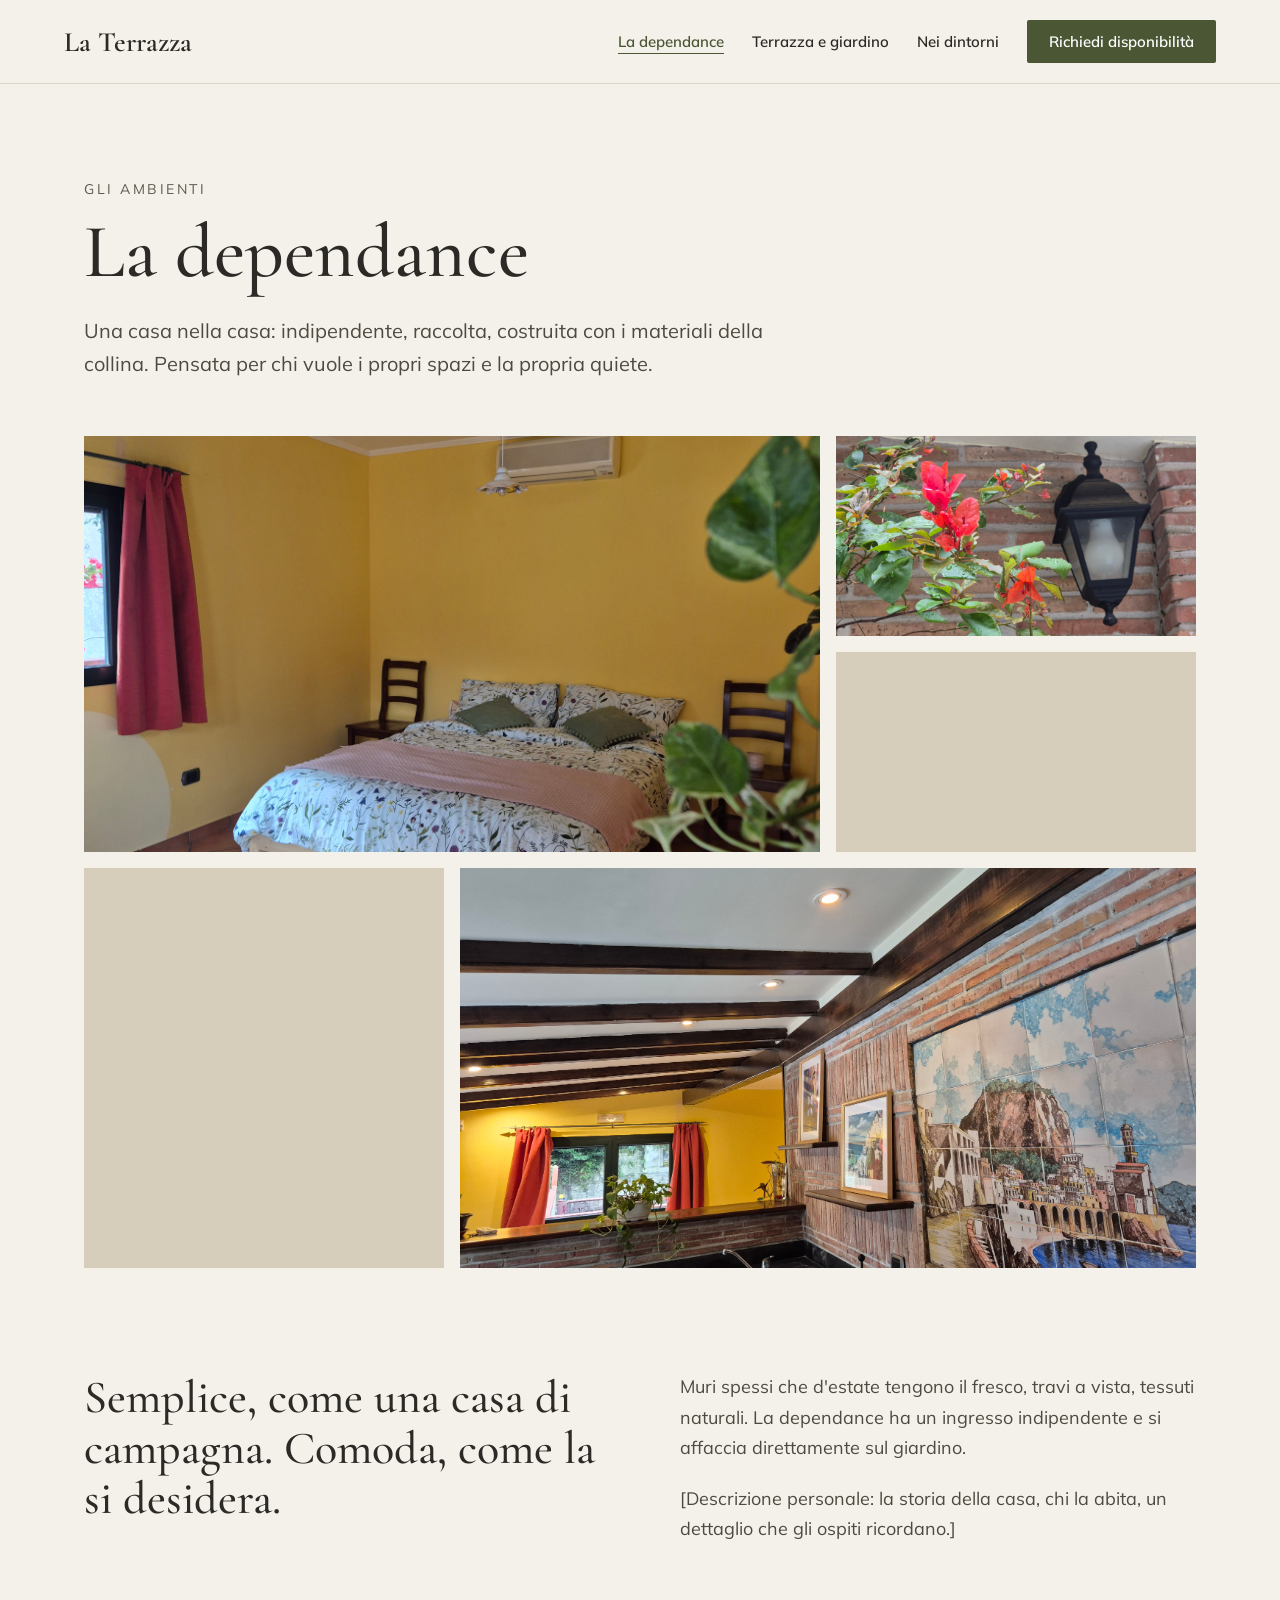
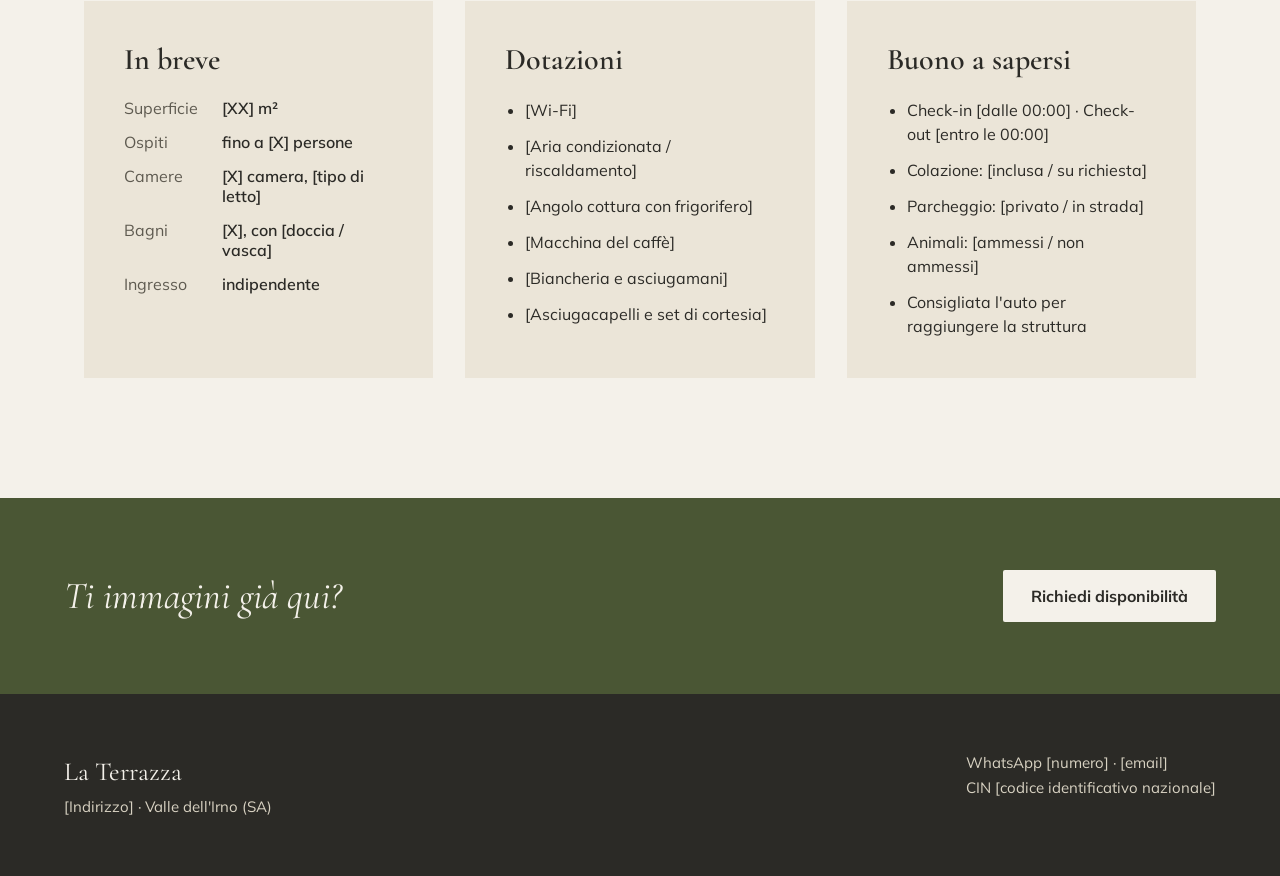
==== dependance.html @ 40154986 "Add files via upload" ====
<!doctype html>
<html lang="it">
  <head>
    <meta charset="utf-8" />
    <meta name="viewport" content="width=device-width, initial-scale=1" />
    <title>La Terrazza – La dependance</title>
    <meta
      name="description"
      content="La dependance: ambienti, dotazioni e caratteristiche del B&B La Terrazza."
    />
    <link rel="preconnect" href="https://fonts.googleapis.com" />
    <link
      href="https://fonts.googleapis.com/css2?family=Cormorant+Garamond:ital,wght@0,500;0,600;1,500&family=Mulish:wght@400;600;700&display=swap"
      rel="stylesheet"
    />
    <style>
      body {
        margin: 0;
        background: #f4f1ea;
      }
      a {
        color: #4a5634;
      }
      a:hover {
        color: #2f3820;
      }
    </style>
    <style>
      /* Galleria: 3 colonne.
         Righe 1-2 (200px ciascuna): foto grande su 2 colonne + 2 foto piccole a destra.
         Riga 3 (400px): quercia + foto larga, più alta per mostrarla intera. */
      .galleria {
        display: grid;
        grid-template-columns: repeat(3, minmax(0, 1fr));
        grid-template-rows: 200px 200px 400px;
        gap: 16px;
      }
      .galleria .g-grande { grid-column: span 2; grid-row: span 2; }
      .galleria .g-larga { grid-column: span 2; }
      /* Tablet: 2 colonne */
      @media (max-width: 1000px) {
        .galleria { grid-template-columns: repeat(2, minmax(0, 1fr)); grid-template-rows: 180px 180px 220px 340px; }
        .galleria .g-larga { grid-column: span 1; }
      }
      /* Smartphone: una colonna */
      @media (max-width: 600px) {
        .galleria { grid-template-columns: minmax(0, 1fr); grid-template-rows: none; grid-auto-rows: 240px; }
        .galleria .g-grande { grid-column: span 1; grid-row: span 1; height: 300px; }
        .galleria .g-larga { grid-column: span 1; height: 300px; }
      }
    </style>
    <link rel="stylesheet" href="style.css" />
    <script src="menu.js" defer></script>
  </head>
  <body>
    <div
      style="
        font-family: &quot;Mulish&quot;, sans-serif;
        color: #2b2a26;
        background: #f4f1ea;
        min-height: 100vh;
      "
    >
      <header
        class="site-header"
        style="
          display: flex;
          flex-wrap: wrap;
          align-items: center;
          justify-content: space-between;
          gap: 16px 32px;
          padding: 20px 5%;
          border-bottom: 1px solid #ddd6c8;
          background: #f4f1ea;
        "
      >
        <a
          href="index.html"
          style="
            font-family: &quot;Cormorant Garamond&quot;, serif;
            font-size: 28px;
            font-weight: 600;
            color: #2b2a26;
            text-decoration: none;
          "
          >La Terrazza</a
        >
        <button
          type="button"
          class="menu-toggle"
          aria-expanded="false"
          aria-controls="menu-principale"
          aria-label="Apri il menu"
        >
          <svg
            class="icon-burger"
            aria-hidden="true"
            width="24"
            height="24"
            viewBox="0 0 24 24"
            fill="none"
            stroke="currentColor"
            stroke-width="1.8"
            stroke-linecap="round"
          >
            <path d="M4 7h16M4 12h16M4 17h16"></path>
          </svg>
          <svg
            class="icon-close"
            aria-hidden="true"
            width="24"
            height="24"
            viewBox="0 0 24 24"
            fill="none"
            stroke="currentColor"
            stroke-width="1.8"
            stroke-linecap="round"
          >
            <path d="M6 6l12 12M18 6L6 18"></path>
          </svg>
        </button>
        <nav
          id="menu-principale"
          class="site-nav"
          aria-label="Principale"
          style="
            display: flex;
            flex-wrap: wrap;
            align-items: center;
            gap: 8px 28px;
            font-size: 15px;
            font-weight: 600;
          "
        >
          <a
            href="dependance.html"
            aria-current="page"
            style="
              color: #4a5634;
              text-decoration: underline;
              text-underline-offset: 6px;
              padding: 12px 0;
            "
            >La dependance</a
          >
          <a
            href="terrazza.html"
            style="color: #2b2a26; text-decoration: none; padding: 12px 0"
            >Terrazza e giardino</a
          >
          <a
            href="dintorni.html"
            style="color: #2b2a26; text-decoration: none; padding: 12px 0"
            >Nei dintorni</a
          >
          <a
            href="contatti.html"
            style="
              color: #ffffff;
              background: #4a5634;
              text-decoration: none;
              padding: 12px 22px;
              border-radius: 2px;
            "
            >Richiedi disponibilità</a
          >
        </nav>
      </header>

      <section
        style="
          max-width: 1240px;
          margin: 0 auto;
          padding: 96px 5% 56px;
          box-sizing: border-box;
        "
      >
        <p
          style="
            margin: 0 0 16px;
            font-size: 14px;
            letter-spacing: 0.18em;
            text-transform: uppercase;
            color: #5e5a50;
          "
        >
          Gli ambienti
        </p>
        <h1
          style="
            margin: 0;
            max-width: 820px;
            font-family: &quot;Cormorant Garamond&quot;, serif;
            font-weight: 500;
            font-size: 76px;
            line-height: 1;
          "
        >
          La dependance
        </h1>
        <p
          style="
            margin: 24px 0 0;
            max-width: 680px;
            font-size: 20px;
            line-height: 1.65;
            color: #4e4a41;
          "
        >
          Una casa nella casa: indipendente, raccolta, costruita con i materiali
          della collina. Pensata per chi vuole i propri spazi e la propria
          quiete.
        </p>
      </section>

      <section
        class="galleria"
        aria-label="Galleria fotografica"
        style="max-width: 1240px; margin: 0 auto; padding: 0 5%; box-sizing: border-box"
      >
        <div
          class="g-grande"
          role="img"
          aria-label="La dependance"
          style="
            background: #d6cdbb url(&quot;img/dependance/dep1.jpg&quot;) center /
              cover no-repeat;
          "
        ></div>
        <div
          class="g-piccola"
        role="img"
          aria-label="Tavola apparecchiata per la colazione (foto temporanea)"
          style="
            background: #d6cdbb
              url('img/dependance/dep3.jpg')
              center / cover no-repeat;
            display: flex;
            align-items: flex-end;
            padding: 16px;
            box-sizing: border-box;
            font-size: 12px;
            letter-spacing: 0.12em;
            text-transform: uppercase;
            color: #3f3b33;
          "
        >
        </div>
        <div
          class="g-piccola"
        role="img"
          aria-label="Stanza rustica luminosa (foto temporanea)"
          style="
            background: #d6cdbb
              url('img/terrazza/gard6.jpg')
              center 80% / cover no-repeat;
            display: flex;
            align-items: flex-end;
            padding: 16px;
            box-sizing: border-box;
            font-size: 12px;
            letter-spacing: 0.12em;
            text-transform: uppercase;
            color: #3f3b33;
          "
        >
        </div>
        <div
          class="g-piccola"
          role="img"
          aria-label="Tronco e rami di una quercia"
          style="
            background: #d6cdbb
              url('img/terrazza/gard1.jpg')
              center / cover no-repeat;
            display: flex;
            align-items: flex-end;
            padding: 16px;
            box-sizing: border-box;
            font-size: 12px;
            letter-spacing: 0.12em;
            text-transform: uppercase;
            color: #3f3b33;
          "
          >
        </div>
        <div
          class="g-larga"
          role="img"
          aria-label="Grande albero in un campo "
          style="
            background: #d6cdbb
              url('img/dependance/dep2.jpg')
              center / cover no-repeat;
            display: flex;
            align-items: flex-end;
            padding: 16px;
            box-sizing: border-box;
            font-size: 12px;
            letter-spacing: 0.12em;
            text-transform: uppercase;
            color: #3f3b33;
          "
        >
        </div>
      </section>

      <section
        style="
          max-width: 1240px;
          margin: 0 auto;
          padding: 104px 5% 56px;
          box-sizing: border-box;
          display: grid;
          grid-template-columns: repeat(auto-fit, minmax(320px, 1fr));
          gap: 48px 80px;
        "
      >
        <h2
          style="
            margin: 0;
            font-family: &quot;Cormorant Garamond&quot;, serif;
            font-weight: 500;
            font-size: 46px;
            line-height: 1.1;
          "
        >
          Semplice, come una casa di campagna. Comoda, come la si desidera.
        </h2>
        <div style="font-size: 18px; line-height: 1.7; color: #4e4a41">
          <p style="margin: 0 0 20px">
            Muri spessi che d'estate tengono il fresco, travi a vista, tessuti
            naturali. La dependance ha un ingresso indipendente e si affaccia
            direttamente sul giardino.
          </p>
          <p style="margin: 0">
            [Descrizione personale: la storia della casa, chi la abita, un
            dettaglio che gli ospiti ricordano.]
          </p>
        </div>
      </section>

      <section
        style="
          max-width: 1240px;
          margin: 0 auto;
          padding: 0 5% 120px;
          box-sizing: border-box;
          display: grid;
          grid-template-columns: repeat(auto-fit, minmax(300px, 1fr));
          gap: 32px;
        "
      >
        <div
          style="
            background: #ebe5d8;
            padding: 40px;
            display: flex;
            flex-direction: column;
            gap: 20px;
          "
        >
          <h3
            style="
              margin: 0;
              font-family: &quot;Cormorant Garamond&quot;, serif;
              font-weight: 600;
              font-size: 30px;
            "
          >
            In breve
          </h3>
          <dl
            style="
              margin: 0;
              display: grid;
              grid-template-columns: auto 1fr;
              gap: 14px 24px;
              font-size: 16px;
            "
          >
            <dt style="color: #5e5a50">Superficie</dt>
            <dd style="margin: 0; font-weight: 600">[XX] m²</dd>
            <dt style="color: #5e5a50">Ospiti</dt>
            <dd style="margin: 0; font-weight: 600">fino a [X] persone</dd>
            <dt style="color: #5e5a50">Camere</dt>
            <dd style="margin: 0; font-weight: 600">
              [X] camera, [tipo di letto]
            </dd>
            <dt style="color: #5e5a50">Bagni</dt>
            <dd style="margin: 0; font-weight: 600">
              [X], con [doccia / vasca]
            </dd>
            <dt style="color: #5e5a50">Ingresso</dt>
            <dd style="margin: 0; font-weight: 600">indipendente</dd>
          </dl>
        </div>
        <div
          style="
            background: #ebe5d8;
            padding: 40px;
            display: flex;
            flex-direction: column;
            gap: 20px;
          "
        >
          <h3
            style="
              margin: 0;
              font-family: &quot;Cormorant Garamond&quot;, serif;
              font-weight: 600;
              font-size: 30px;
            "
          >
            Dotazioni
          </h3>
          <ul
            style="
              margin: 0;
              padding: 0 0 0 20px;
              display: grid;
              gap: 12px;
              font-size: 16px;
              line-height: 1.5;
            "
          >
            <li>[Wi-Fi]</li>
            <li>[Aria condizionata / riscaldamento]</li>
            <li>[Angolo cottura con frigorifero]</li>
            <li>[Macchina del caffè]</li>
            <li>[Biancheria e asciugamani]</li>
            <li>[Asciugacapelli e set di cortesia]</li>
          </ul>
        </div>
        <div
          style="
            background: #ebe5d8;
            padding: 40px;
            display: flex;
            flex-direction: column;
            gap: 20px;
          "
        >
          <h3
            style="
              margin: 0;
              font-family: &quot;Cormorant Garamond&quot;, serif;
              font-weight: 600;
              font-size: 30px;
            "
          >
            Buono a sapersi
          </h3>
          <ul
            style="
              margin: 0;
              padding: 0 0 0 20px;
              display: grid;
              gap: 12px;
              font-size: 16px;
              line-height: 1.5;
            "
          >
            <li>Check-in [dalle 00:00] · Check-out [entro le 00:00]</li>
            <li>Colazione: [inclusa / su richiesta]</li>
            <li>Parcheggio: [privato / in strada]</li>
            <li>Animali: [ammessi / non ammessi]</li>
            <li>Consigliata l'auto per raggiungere la struttura</li>
          </ul>
        </div>
      </section>

      <section
        style="
          background: #4a5634;
          color: #f4f1ea;
          padding: 72px 5%;
          display: flex;
          flex-wrap: wrap;
          align-items: center;
          justify-content: space-between;
          gap: 24px;
        "
      >
        <p
          style="
            margin: 0;
            font-family: &quot;Cormorant Garamond&quot;, serif;
            font-size: 38px;
            font-style: italic;
          "
        >
          Ti immagini già qui?
        </p>
        <a
          href="contatti.html"
          style="
            background: #f4f1ea;
            color: #2b2a26;
            text-decoration: none;
            font-weight: 700;
            font-size: 16px;
            padding: 16px 28px;
            border-radius: 2px;
          "
          >Richiedi disponibilità</a
        >
      </section>

      <footer
        style="
          background: #2b2a26;
          color: #d8d2c2;
          padding: 56px 5%;
          display: flex;
          flex-wrap: wrap;
          justify-content: space-between;
          gap: 24px 48px;
          font-size: 15px;
          line-height: 1.7;
        "
      >
        <div>
          <div
            style="
              font-family: &quot;Cormorant Garamond&quot;, serif;
              font-size: 26px;
              color: #f4f1ea;
            "
          >
            La Terrazza
          </div>
          <div>[Indirizzo] · Valle dell'Irno (SA)</div>
        </div>
        <div>
          <div>WhatsApp [numero] · [email]</div>
          <div>CIN [codice identificativo nazionale]</div>
        </div>
      </footer>
    </div>
  </body>
</html>
---- style.css ----
/* Piccoli aggiustamenti per schermi stretti */
*,*::before,*::after{box-sizing:border-box}
img{max-width:100%;display:block}
@media (max-width: 760px){
  h1{font-size:52px !important;line-height:1.05 !important}
  h2{font-size:34px !important}
  section[aria-label] > div[style*="span 2"]{grid-column:auto !important}
  [style*="height: 720px"]{height:auto !important;min-height:600px;padding-top:120px}
  form, form + div{padding:0}
}

/* Menu a burger su smartphone */
.menu-toggle{display:none}
.menu-toggle .icon-close{display:none}
@media (max-width: 760px){
  .site-header{position:sticky;top:0;z-index:50;padding-top:12px !important;padding-bottom:12px !important}
  .menu-toggle{display:inline-flex;align-items:center;justify-content:center;width:48px;height:48px;padding:0;
    background:transparent;border:1px solid #C9C3B3;border-radius:2px;color:#2B2A26;cursor:pointer}
  .menu-toggle:focus-visible{outline:2px solid #4A5634;outline-offset:2px}
  .site-header.open .menu-toggle .icon-burger{display:none}
  .site-header.open .menu-toggle .icon-close{display:block}
  .site-nav{display:none !important;width:100%;flex-direction:column !important;align-items:stretch !important;
    gap:0 !important;padding:4px 0 16px;border-top:1px solid #DDD6C8}
  .site-header.open .site-nav{display:flex !important}
  .site-nav a{padding:16px 4px !important;font-size:18px !important;border-bottom:1px solid #E6E0D3}
  .site-nav a:last-child{margin-top:16px;text-align:center;border-bottom:0;padding:16px 22px !important}
}
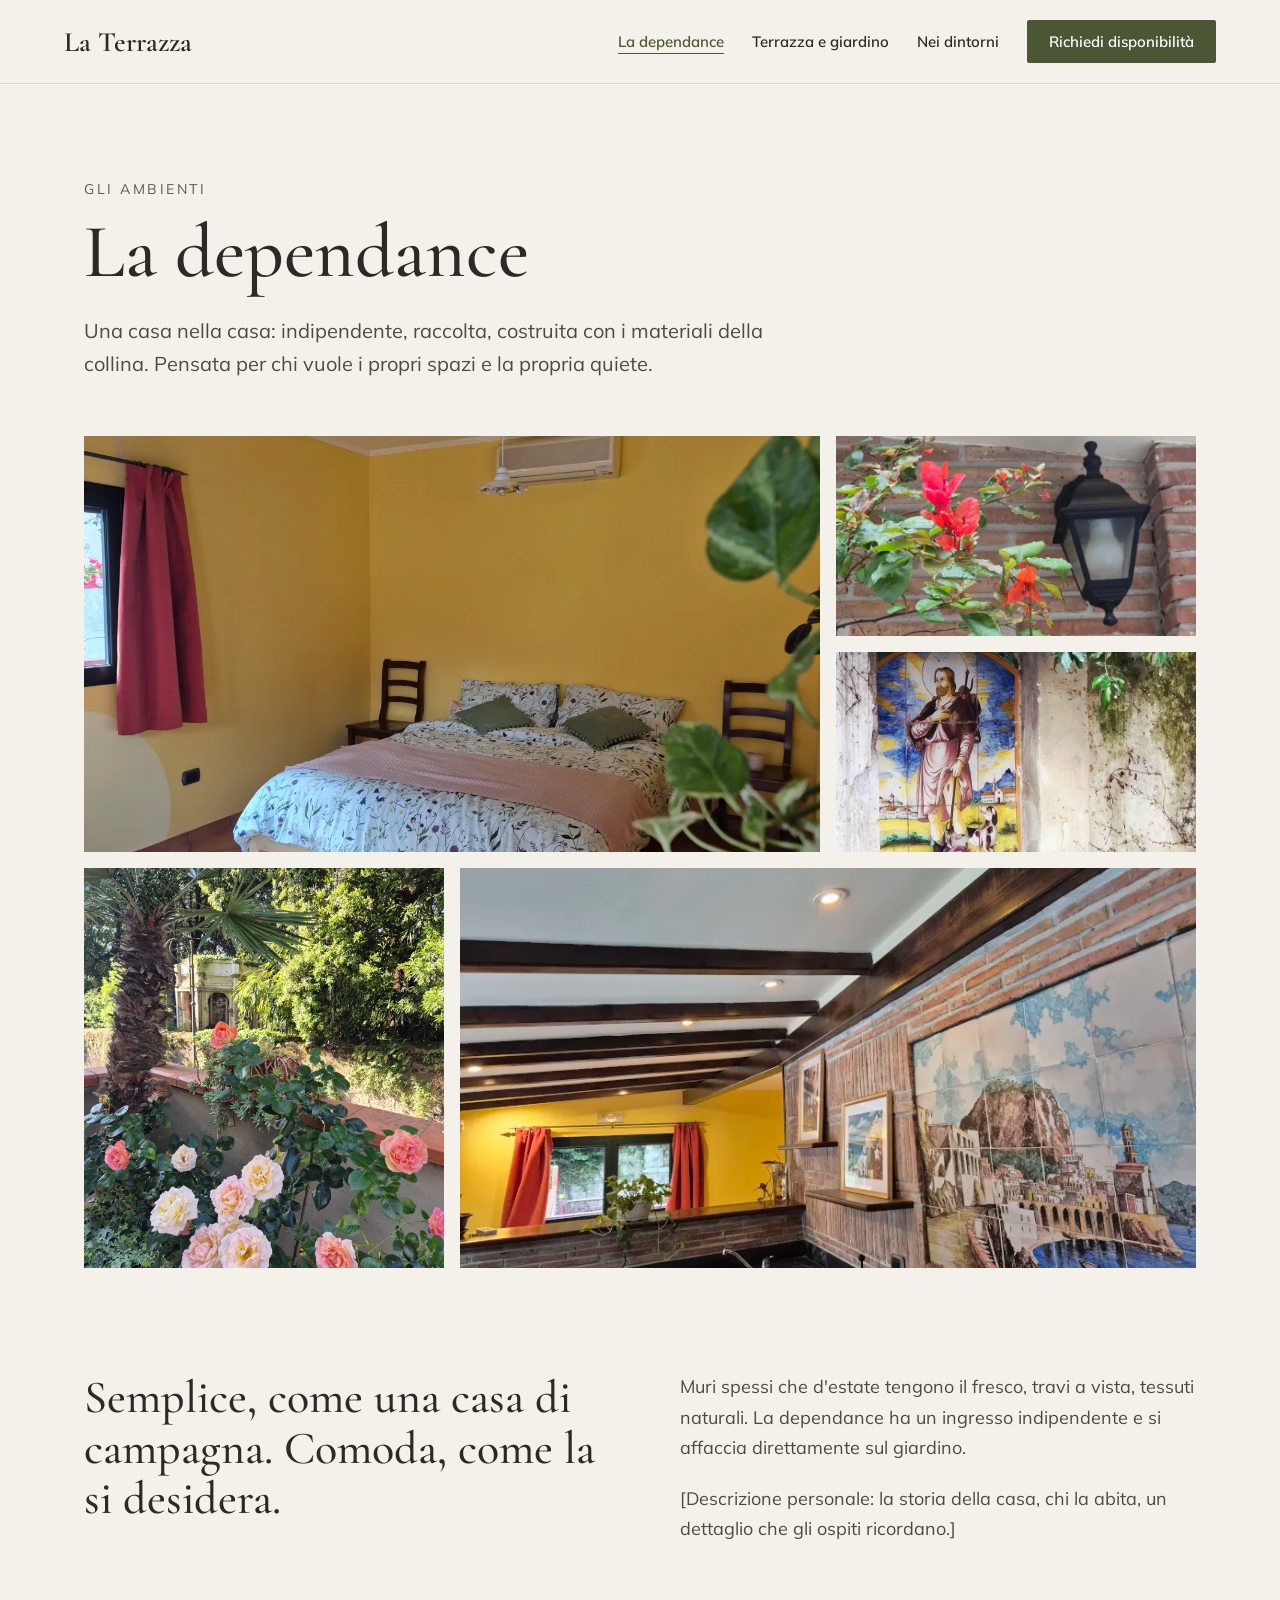
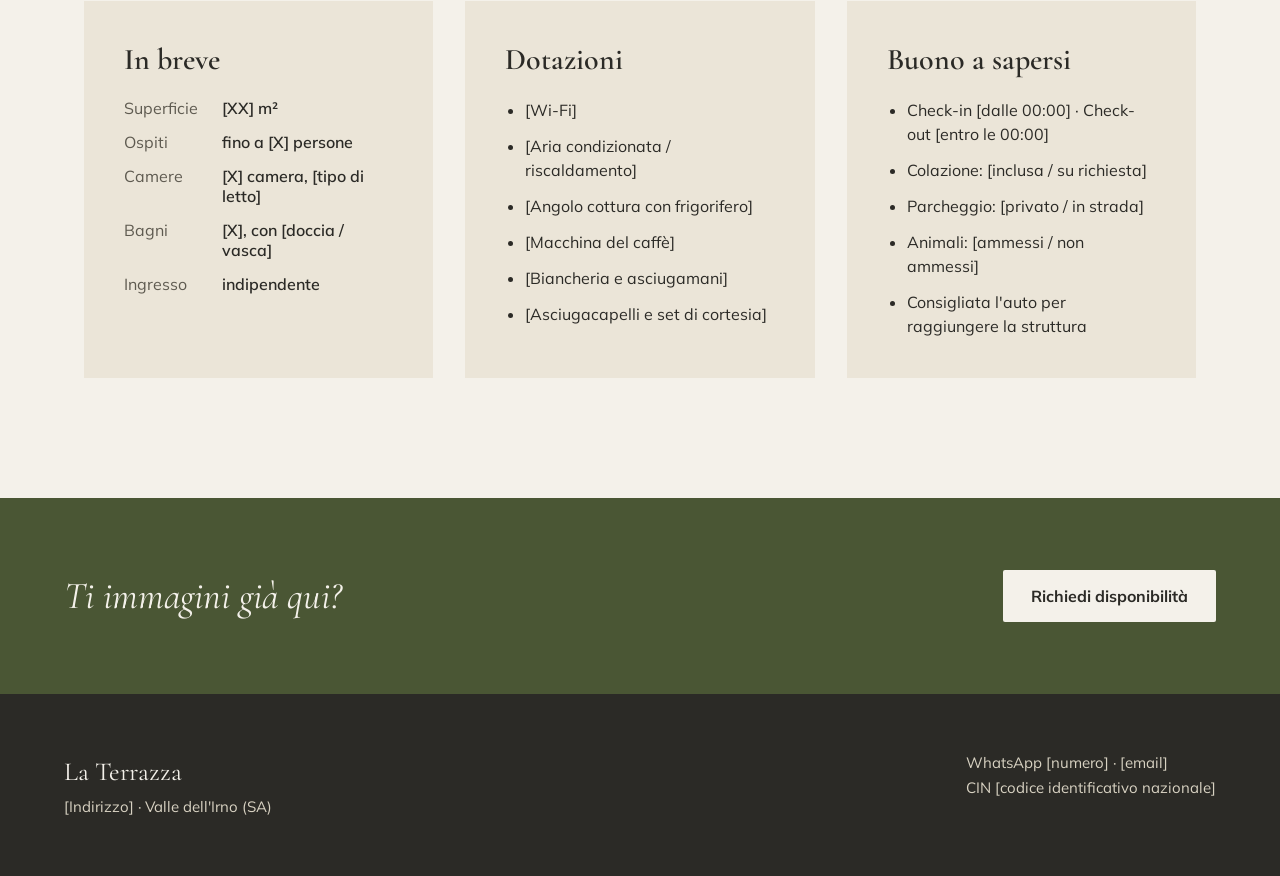
==== commit 576cbdcb: "Add files via upload" ====
--- a/dependance.html
+++ b/dependance.html
@@ -223,7 +223,7 @@
           role="img"
           aria-label="La dependance"
           style="
-            background: #d6cdbb url(&quot;img/dependance/dep1.jpg&quot;) center /
+            background: #d6cdbb url(&quot;img/dependance/dep1.webp&quot;) center /
               cover no-repeat;
           "
         ></div>
@@ -233,7 +233,7 @@
           aria-label="Tavola apparecchiata per la colazione (foto temporanea)"
           style="
             background: #d6cdbb
-              url('img/dependance/dep3.jpg')
+              url('img/dependance/dep3.webp')
               center / cover no-repeat;
             display: flex;
             align-items: flex-end;
@@ -252,7 +252,7 @@
           aria-label="Stanza rustica luminosa (foto temporanea)"
           style="
             background: #d6cdbb
-              url('img/terrazza/gard6.jpg')
+              url('img/terrazza/gard6.webp')
               center 80% / cover no-repeat;
             display: flex;
             align-items: flex-end;
@@ -271,7 +271,7 @@
           aria-label="Tronco e rami di una quercia"
           style="
             background: #d6cdbb
-              url('img/terrazza/gard1.jpg')
+              url('img/terrazza/gard1.webp')
               center / cover no-repeat;
             display: flex;
             align-items: flex-end;
@@ -290,7 +290,7 @@
           aria-label="Grande albero in un campo "
           style="
             background: #d6cdbb
-              url('img/dependance/dep2.jpg')
+              url('img/dependance/dep2.webp')
               center / cover no-repeat;
             display: flex;
             align-items: flex-end;
